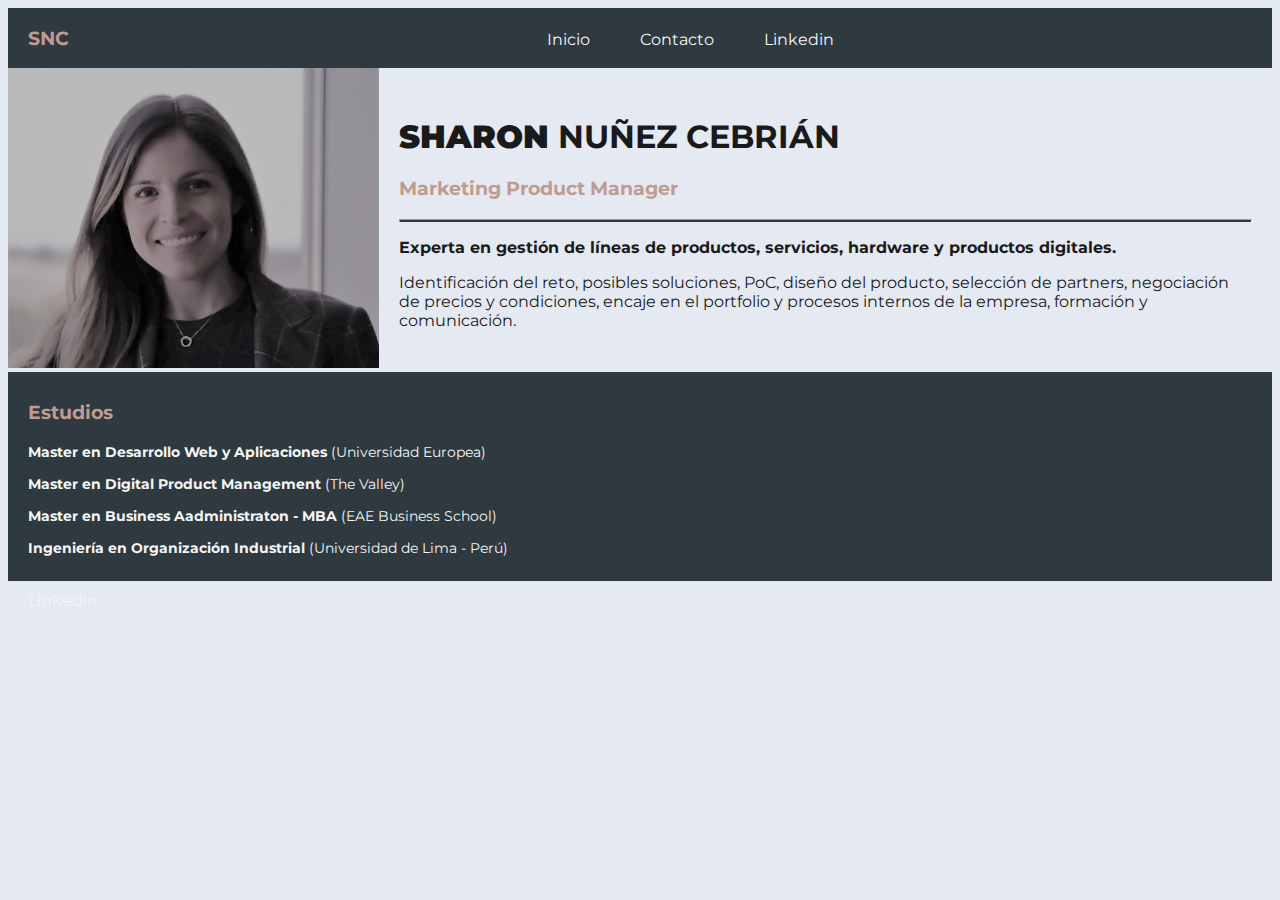
==== index.html @ 84c5c7a8 "mas bonito" ====
<!DOCTYPE html>
<html lang="es">
  <head>
    <meta charset="utf-8" />
    <link rel="icon" type="image/x-icon" href="foto sharon 2.jpg" />
    <title>Sharon Nuñez</title>
    <link rel="stylesheet" href="styles.css">
  </head>
  
  <body>
    <header>
      <h3>SNC</h3> 
      <nav>
        <ul>
          <li> <a href="#top"> Inicio </a> </li>
          <li> <a href="form/form contacto.html" target="_blank"> Contacto </a> </li>
          <li><a href="https://es.linkedin.com/in/sharonnunezcebrian" target="_blank"> Linkedin </a> </li>
        </ul>
      </nav>
      <br/>
    </header>

    <main>
      <div class="container">

        <div class="presen">
          <img src="./foto sharon bn.jpg" alt="Sharon" height="300" />
        </div>

        <div class="presen">
          <h1 class="nombre"><b>SHARON</b> NUÑEZ CEBRIÁN</h1>
          <h3>Marketing Product Manager</h3>
          <hr size="1" />
            <p>
            <b>Experta en gestión de líneas de productos, servicios, hardware y
              productos digitales.</b>
            </p>
            <p>
            Identificación del reto, posibles soluciones, PoC, diseño del
            producto, selección de partners, negociación de precios y
            condiciones, encaje en el portfolio y procesos internos de la
            empresa, formación y comunicación.
            </p>
        </div>

      </div>

      <div class="estudios">
          <h3>Estudios</h3>
          <p class="fechas">
            <b>Master en Desarrollo Web y Aplicaciones </b> (Universidad
            Europea)
          </p>
          <p class="fechas">
            <b>Master en Digital Product Management</b> (The Valley)
          </p>
          <p class="fechas">
            <b>Master en Business Aadministraton - MBA </b> (EAE Business
            School)
          </p>
          <p class="fechas">
            <b>Ingeniería en Organización Industrial</b> (Universidad de Lima -
            Perú)
          </p>
      </div>
  </main>

  <footer>
    <a href="https://es.linkedin.com/in/sharonnunezcebrian" target="_blank"> Linkedin </a> 
  </footer>
  </body>
</html>
---- styles.css ----
@import url('https://fonts.googleapis.com/css2?family=Montserrat:wght@300&display=swap');

body{
  background-color: #e4e9f2; 
  color: #1a1a1a; 
  font-family: 'Montserrat', sans-serif;
}

p {
    font-size: 16px;
  }
  .fechas {
    font-size: 14px;
  }

ul{
  display: flex;
  flex-direction: row;
  Justify-content: space-between;
  gap: 50px;
  list-style: none;
}

li:hover{
font-weight: bold;
}

header{
  display: flex;
  flex-direction: row;
  Justify-content: space-between;
  align-items: baseline;
  align-content: center;
  background-color:#2e3940;
  padding-left: 20px;
  color:whitesmoke;
  height:fit-content;
}

h3{
  color:#bf9c8f;
}

a{
color:whitesmoke;
text-decoration:none;
}

.container{
  display:flex;
  flex-direction:row;
  gap: 0px;
  Justify-content: space-between;
  align-items: center;
  align-content: space-between;
  
}

.presen{
  margin-right: 20px;
}

hr{
height:2px;
background-color: #2E3940;
}

.estudios{
  background-color:#2E3940;
  padding: 10px 20px;
}

.fechas{
  color:whitesmoke 
}

footer{
  padding: 10px 20px;
}
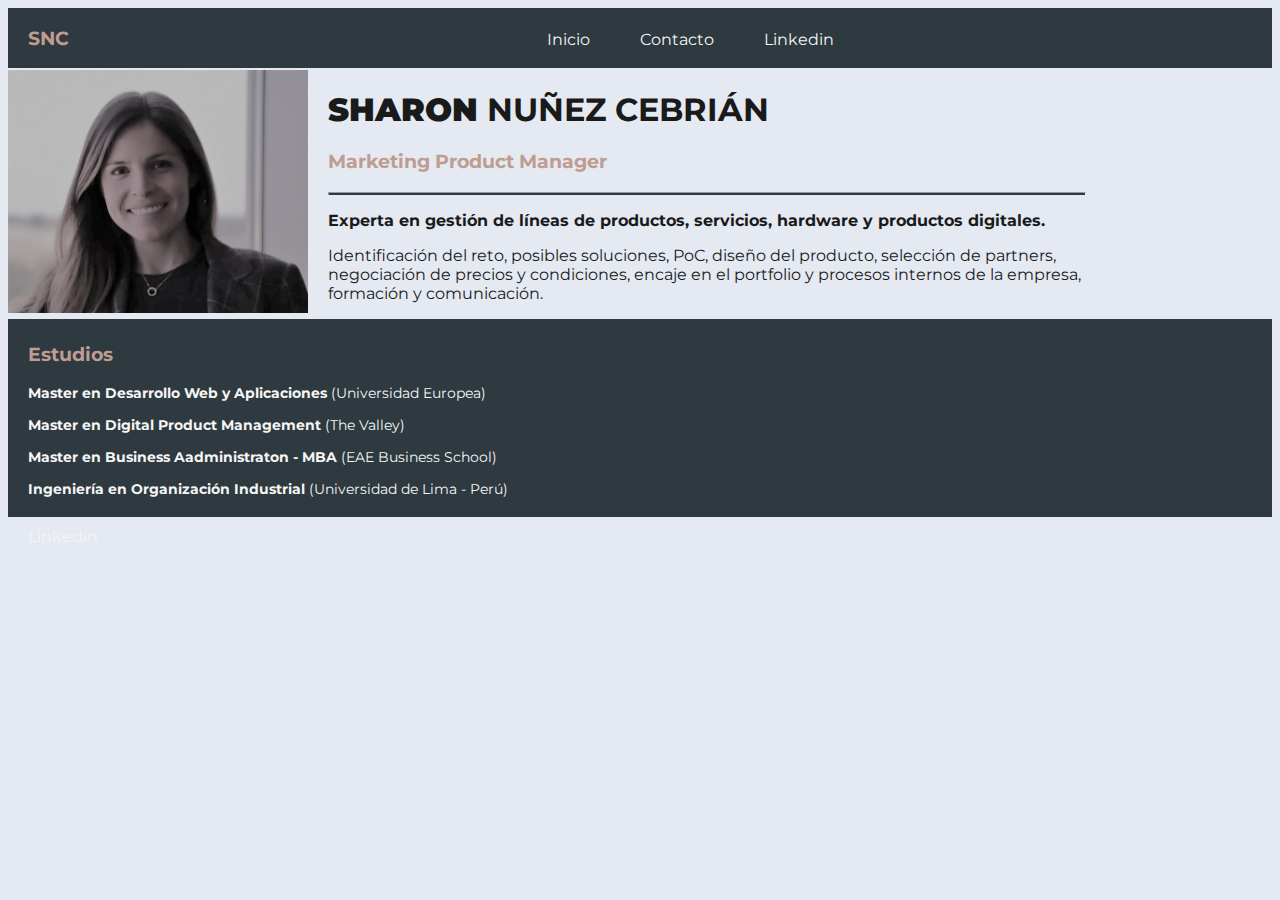
==== commit 7f34ebf0: "saving" ====
--- a/index.html
+++ b/index.html
@@ -23,11 +23,11 @@
     <main>
       <div class="container">
 
-        <div class="presen">
-          <img src="./foto sharon bn.jpg" alt="Sharon" height="300" />
+        <div class="foto">
+          <img src="./foto sharon bn.jpg" alt="Sharon" width="300"/>
         </div>
 
-        <div class="presen">
+        <span class="presen">
           <h1 class="nombre"><b>SHARON</b> NUÑEZ CEBRIÁN</h1>
           <h3>Marketing Product Manager</h3>
           <hr size="1" />
@@ -41,7 +41,7 @@
             condiciones, encaje en el portfolio y procesos internos de la
             empresa, formación y comunicación.
             </p>
-        </div>
+        </span>
 
       </div>
 
--- a/styles.css
+++ b/styles.css
@@ -26,7 +26,7 @@
 }
 
 header{
-  display: flex;
+    display: flex;
   flex-direction: row;
   Justify-content: space-between;
   align-items: baseline;
@@ -50,14 +50,15 @@
   display:flex;
   flex-direction:row;
   gap: 0px;
-  Justify-content: space-between;
+  Justify-content: flex-start;
   align-items: center;
-  align-content: space-between;
-  
+  align-content: stretch;
+  flex-wrap: wrap;
 }
 
 .presen{
-  margin-right: 20px;
+  margin-left: 20px;
+  width:60%;
 }
 
 hr{
@@ -67,7 +68,7 @@
 
 .estudios{
   background-color:#2E3940;
-  padding: 10px 20px;
+  padding: 5px 20px;
 }
 
 .fechas{
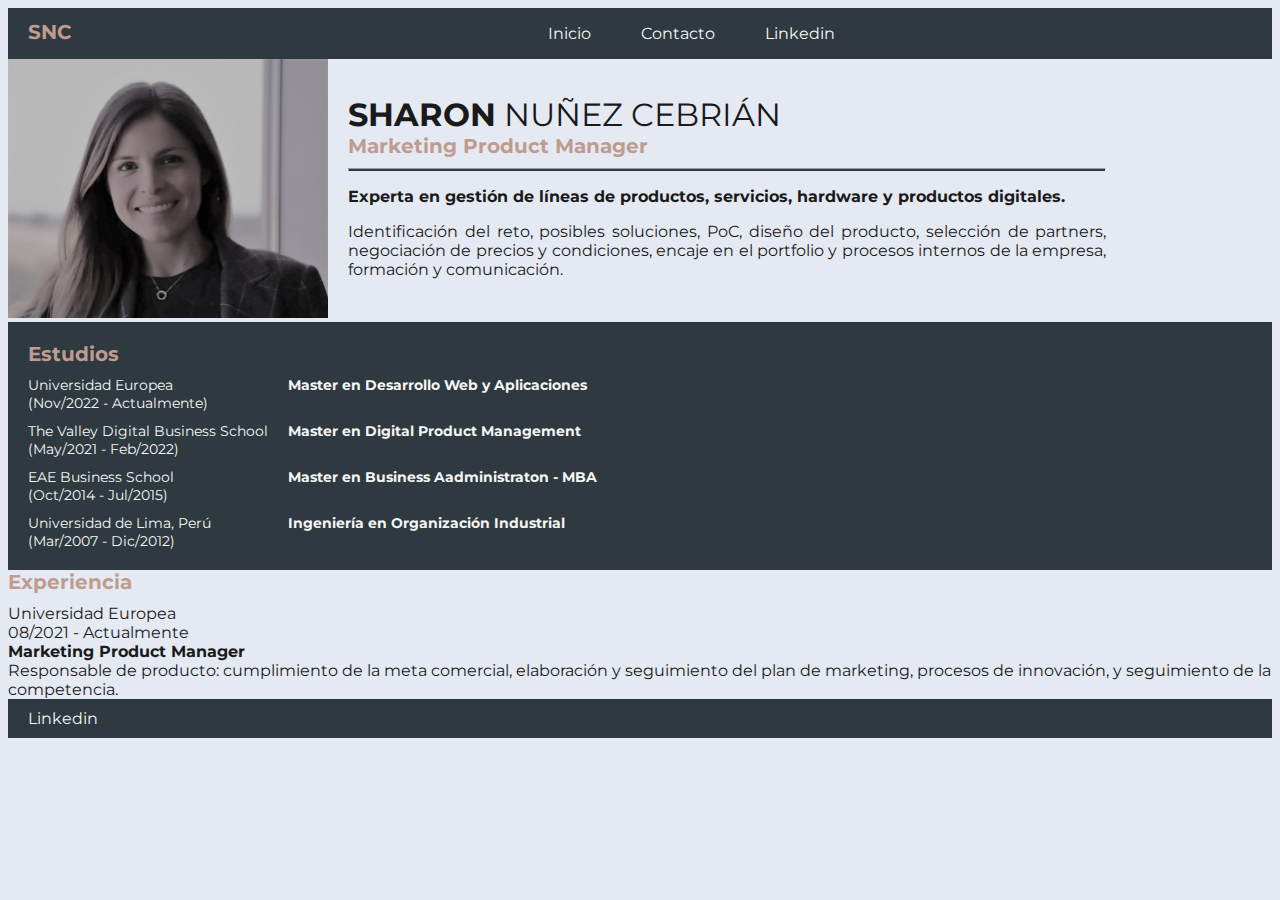
==== commit dafb639a: "mas" ====
--- a/index.html
+++ b/index.html
@@ -9,7 +9,7 @@
   
   <body>
     <header>
-      <h3>SNC</h3> 
+      <div class="subt">SNC</div> 
       <nav>
         <ul>
           <li> <a href="#top"> Inicio </a> </li>
@@ -24,12 +24,12 @@
       <div class="container">
 
         <div class="foto">
-          <img src="./foto sharon bn.jpg" alt="Sharon" width="300"/>
+          <img src="./foto sharon bn.jpg" alt="Sharon"/>
         </div>
 
         <span class="presen">
-          <h1 class="nombre"><b>SHARON</b> NUÑEZ CEBRIÁN</h1>
-          <h3>Marketing Product Manager</h3>
+          <div class="nombre"><b>SHARON</b> NUÑEZ CEBRIÁN</div>
+          <div class="subt">Marketing Product Manager</div>
           <hr size="1" />
             <p>
             <b>Experta en gestión de líneas de productos, servicios, hardware y
@@ -46,22 +46,52 @@
       </div>
 
       <div class="estudios">
-          <h3>Estudios</h3>
-          <p class="fechas">
-            <b>Master en Desarrollo Web y Aplicaciones </b> (Universidad
-            Europea)
-          </p>
-          <p class="fechas">
-            <b>Master en Digital Product Management</b> (The Valley)
-          </p>
-          <p class="fechas">
-            <b>Master en Business Aadministraton - MBA </b> (EAE Business
-            School)
-          </p>
-          <p class="fechas">
-            <b>Ingeniería en Organización Industrial</b> (Universidad de Lima -
-            Perú)
-          </p>
+        <div class="subt">Estudios</div>
+        <div class="container2">
+          <div class="fechas">
+            <div> Universidad Europea </div>
+            <div>(Nov/2022 - Actualmente)</div>
+          </div>
+          <div class="fechas">
+            <b>Master en Desarrollo Web y Aplicaciones </b>
+          </div>
+          <div class="fechas">
+            <div>The Valley Digital Business School</div> 
+            <div>(May/2021 - Feb/2022)</div>
+          </div>
+          <div class="fechas">
+            <b>Master en Digital Product Management</b>
+          </div>
+          <div class="fechas">
+            <div>EAE Business School</div>
+            <div>(Oct/2014 - Jul/2015)</div> 
+          </div>
+          <div class="fechas">
+            <b>Master en Business Aadministraton - MBA </b>
+          </div>
+          <div class="fechas">
+            <div>Universidad de Lima, Perú</div> 
+            <div>(Mar/2007 - Dic/2012)</div>
+          </div>
+          <div class="fechas">
+            <b>Ingeniería en Organización Industrial</b> 
+          </div>
+        </div>
+      </div>
+
+      <div class="experiencia">
+        <div class="subt">Experiencia</div>
+        <div class="container3">
+        <div class="ue">
+          <div class="puesto">Universidad Europea</div>
+          <div>08/2021 - Actualmente</div>
+          <div class="puesto">
+            <div><b> Marketing Product Manager</b></div>
+            <div>Responsable de producto: cumplimiento de la meta comercial, elaboración y seguimiento del 
+            plan de marketing, procesos de innovación, y seguimiento de la competencia.</div>
+          </div>
+          </div>
+        </div>
       </div>
   </main>
 
@@ -70,3 +100,5 @@
   </footer>
   </body>
 </html>
+
+
--- a/styles.css
+++ b/styles.css
@@ -26,7 +26,7 @@
 }
 
 header{
-    display: flex;
+  display: flex;
   flex-direction: row;
   Justify-content: space-between;
   align-items: baseline;
@@ -37,8 +37,21 @@
   height:fit-content;
 }
 
-h3{
+img{
+width:320px;
+object-fit:cover;
+}
+
+.nombre{
+  font-size:32px;
+  margin-top: 10px;
+}
+
+.subt{
   color:#bf9c8f;
+  font-weight: bold;
+  font-size: 20px;
+  margin-bottom: 10px;
 }
 
 a{
@@ -59,6 +72,7 @@
 .presen{
   margin-left: 20px;
   width:60%;
+  text-align: justify ;
 }
 
 hr{
@@ -68,7 +82,16 @@
 
 .estudios{
   background-color:#2E3940;
-  padding: 5px 20px;
+  padding: 20px 20px;
+}
+.container2{
+  display: grid;
+  grid-template-columns: 250px 600px;
+  grid-template-rows: 1fr 1fr 1fr 1fr;
+  grid-gap:10px;
+  align-content: start;
+  justify-items: start;
+  align-items:start;
 }
 
 .fechas{
@@ -77,4 +100,6 @@
 
 footer{
   padding: 10px 20px;
+  background-color:#2e3940;
+  padding-left: 20px;
 }
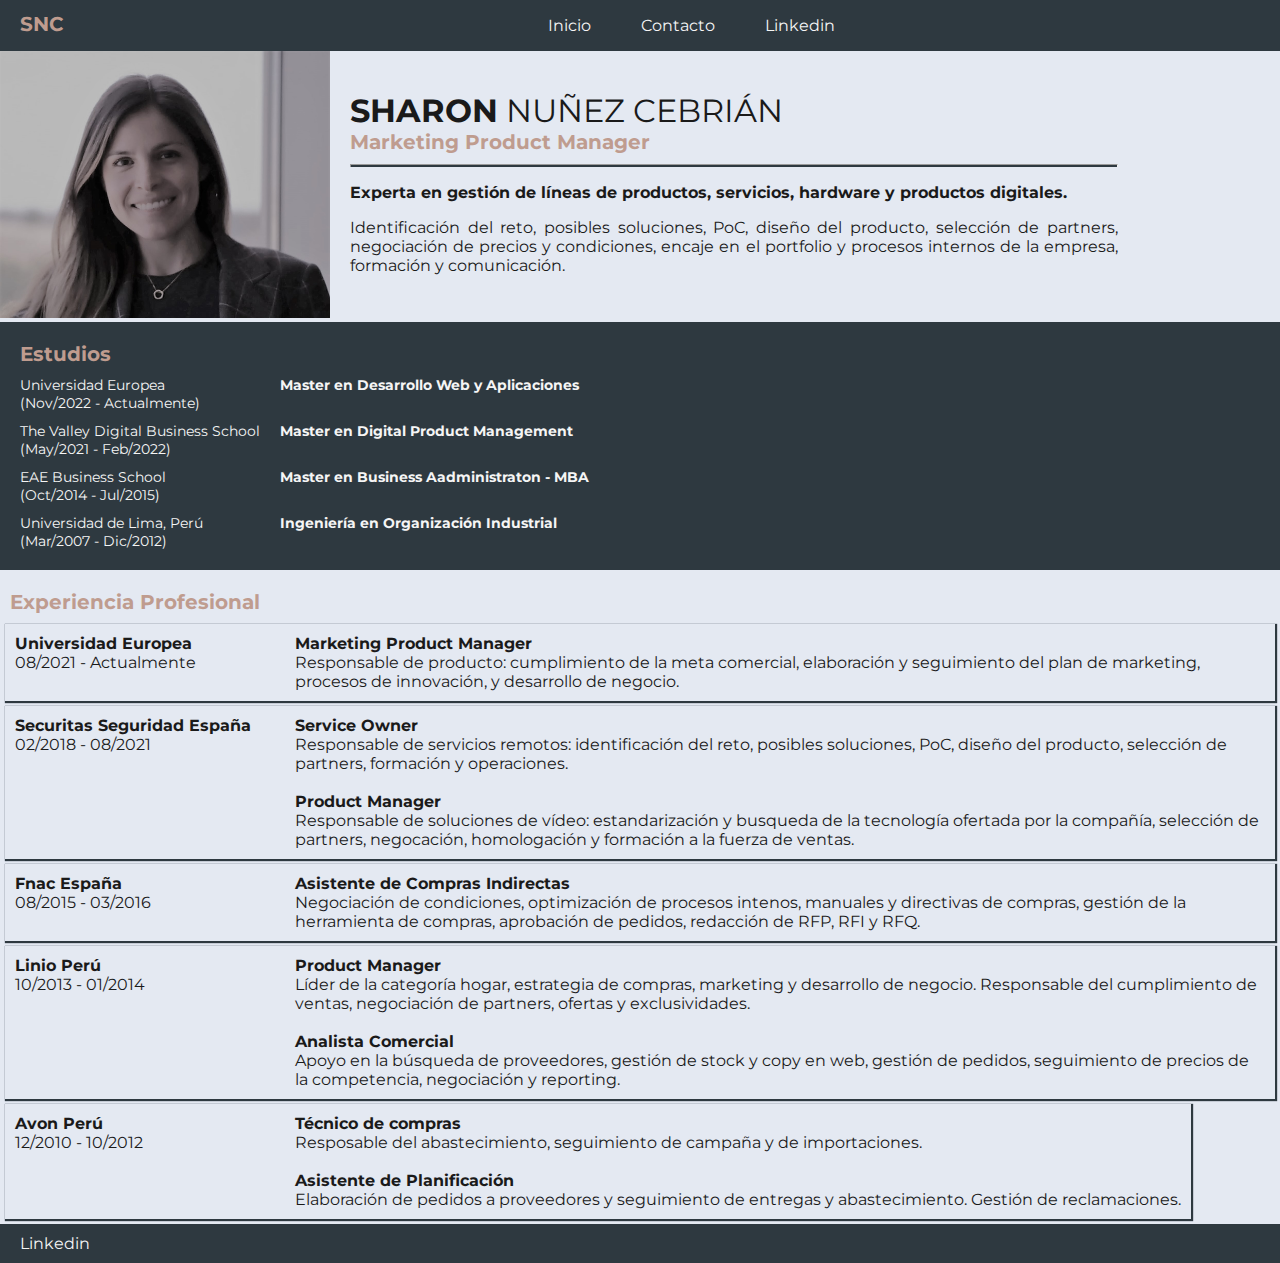
==== commit a28440fe: "mejor" ====
--- a/index.html
+++ b/index.html
@@ -80,15 +80,75 @@
       </div>
 
       <div class="experiencia">
-        <div class="subt">Experiencia</div>
+        <div class="exp">Experiencia Profesional</div>
         <div class="container3">
-        <div class="ue">
-          <div class="puesto">Universidad Europea</div>
-          <div>08/2021 - Actualmente</div>
-          <div class="puesto">
-            <div><b> Marketing Product Manager</b></div>
-            <div>Responsable de producto: cumplimiento de la meta comercial, elaboración y seguimiento del 
-            plan de marketing, procesos de innovación, y seguimiento de la competencia.</div>
+          <div class="ue">
+            <div style="min-width:280px"> 
+              <div><b>Universidad Europea</b></div>
+              <div>08/2021 - Actualmente</div>
+            </div>
+            <div>
+              <div><b> Marketing Product Manager</b></div>
+              <div>Responsable de producto: cumplimiento de la meta comercial, elaboración y seguimiento del 
+              plan de marketing, procesos de innovación, y desarrollo de negocio.</div>
+            </div>
+          </div>
+          <div class="ue">
+            <div style="min-width:280px"> 
+              <div><b>Securitas Seguridad España</b></div>
+              <div>02/2018 - 08/2021</div>
+            </div>
+            <div>
+                <div><b> Service Owner</b></div>
+                <div>Responsable de servicios remotos: identificación del reto, posibles soluciones, 
+                PoC, diseño del producto, selección de partners, formación y operaciones. </div>
+              </br>
+                <div><b> Product Manager</b></div>
+                <div> Responsable de soluciones de vídeo: estandarización y busqueda de la tecnología 
+                  ofertada por la compañía, selección de partners, negocación, homologación y formación
+                  a la fuerza de ventas. </div>
+            </div>
+          </div>
+          <div class="ue">
+            <div style="min-width:280px"> 
+              <div><b>Fnac España</b></div>
+              <div>08/2015 - 03/2016</div>
+            </div>
+            <div>
+              <div><b> Asistente de Compras Indirectas </b></div>
+              <div> Negociación de condiciones, optimización de procesos intenos, manuales y directivas de compras, 
+                gestión de la herramienta de compras, aprobación de pedidos,
+                redacción de RFP, RFI y RFQ.</div>
+            </div>
+          </div>
+          <div class="ue">
+            <div style="min-width:280px"> 
+              <div><b>Linio Perú</b></div>
+              <div>10/2013 - 01/2014</div>
+            </div>
+            <div>
+              <div><b> Product Manager </b></div>
+              <div> Líder de la categoría hogar, estrategia de compras, marketing y desarrollo de negocio.
+                Responsable del cumplimiento de ventas, negociación de partners, ofertas y exclusividades.</div>
+              </br>
+              <div><b>Analista Comercial</b> </div>
+              <div> Apoyo en la búsqueda de proveedores, gestión de stock y copy en web, gestión de pedidos, 
+                seguimiento de precios de la competencia, negociación y reporting.</div>
+            </div>
+          </div>
+          <div class="ue">
+            <div style="min-width:280px"> 
+              <div><b>Avon Perú</b></div>
+              <div>12/2010 - 10/2012</div>
+            </div>
+            <div>
+              <div><b> Técnico de compras </b></div>
+              <div> Resposable del abastecimiento, seguimiento de campaña y de importaciones. </div>
+              </br>
+              <div><b>Asistente de Planificación</b> </div>
+              <div> Elaboración de pedidos a proveedores y seguimiento de entregas y abastecimiento. 
+                Gestión de reclamaciones.</div>
+            </div>
           </div>
           </div>
         </div>
--- a/styles.css
+++ b/styles.css
@@ -4,6 +4,7 @@
   background-color: #e4e9f2; 
   color: #1a1a1a; 
   font-family: 'Montserrat', sans-serif;
+  margin:0px;
 }
 
 p {
@@ -38,8 +39,8 @@
 }
 
 img{
-width:320px;
-object-fit:cover;
+width:330px;
+object-fit:contain;
 }
 
 .nombre{
@@ -98,6 +99,31 @@
   color:whitesmoke 
 }
 
+.experiencia{
+
+}
+.exp{
+  color:#bf9c8f;
+  font-weight: bold;
+  font-size: 20px;
+  margin: 20px 20px 10px 10px;
+}
+.ue{
+  display:flex;
+  flex-direction: row;
+  Justify-content: start;
+  justify-items: start;
+  justify-self:start;
+  align-items: flex-start;
+  align-content: flex-start;
+  margin-bottom: 10px;
+  box-shadow: 1px 1px 1px 1px #2E3940;
+  padding: 10px 10px;
+  margin: 5px;
+}
+
+
+
 footer{
   padding: 10px 20px;
   background-color:#2e3940;
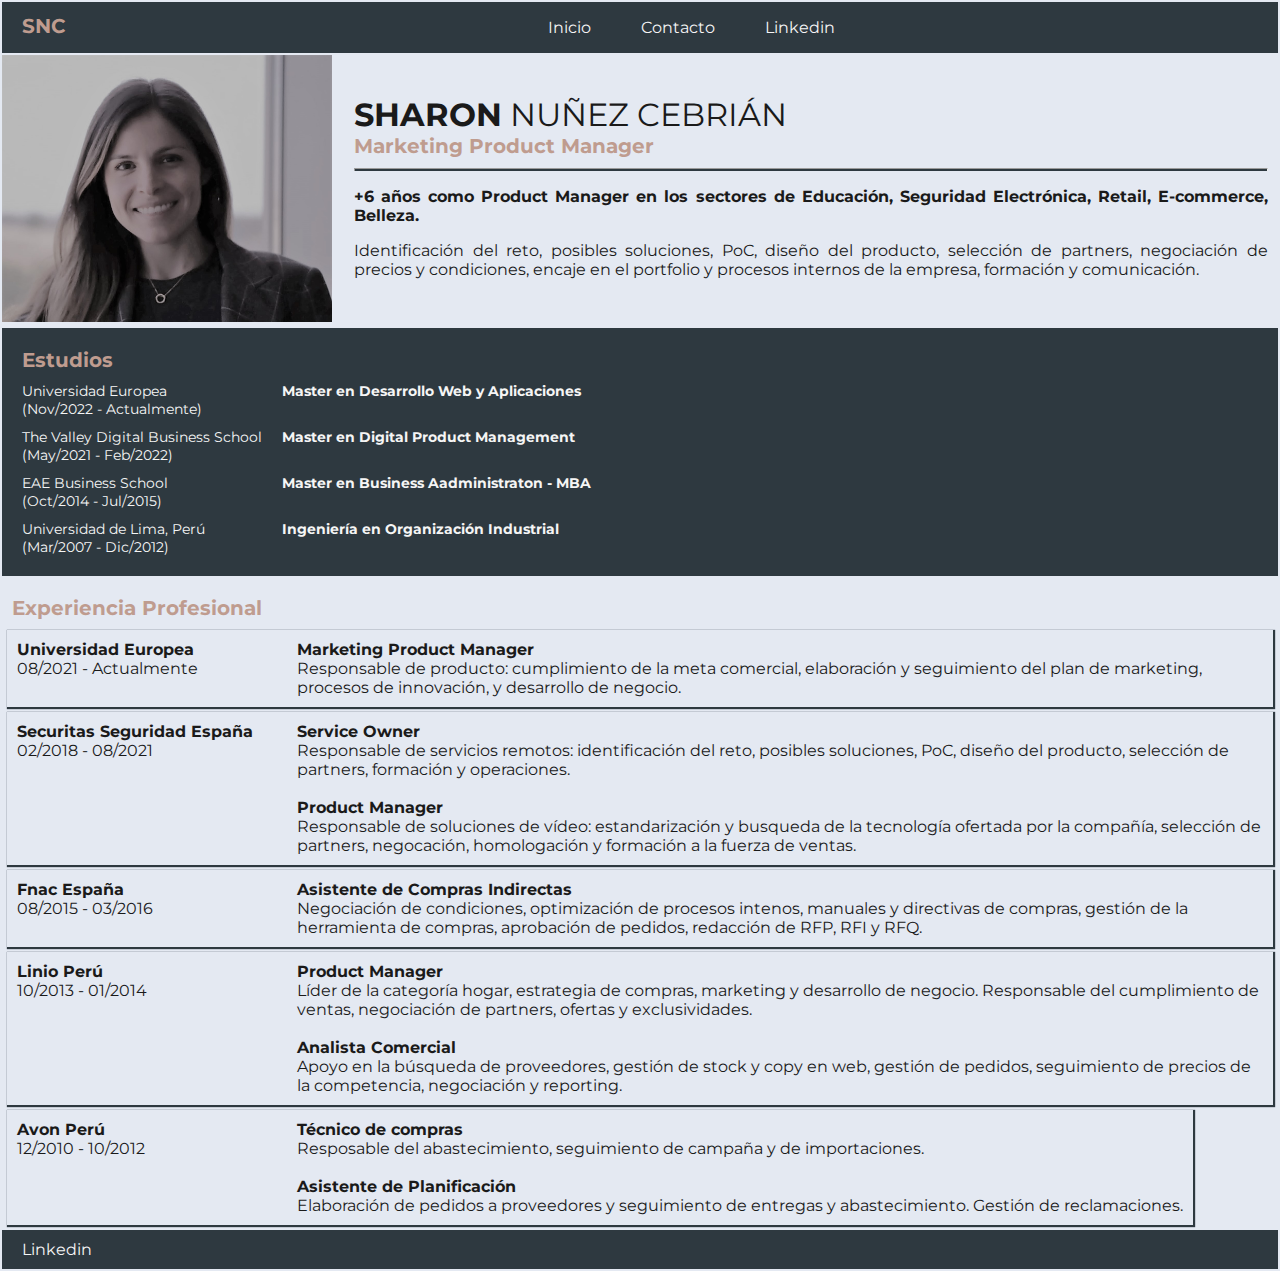
==== commit 077e6530: "++" ====
--- a/index.html
+++ b/index.html
@@ -22,18 +22,18 @@
 
     <main>
       <div class="container">
-
         <div class="foto">
           <img src="./foto sharon bn.jpg" alt="Sharon"/>
         </div>
 
-        <span class="presen">
+        <div class="presen">
           <div class="nombre"><b>SHARON</b> NUÑEZ CEBRIÁN</div>
           <div class="subt">Marketing Product Manager</div>
           <hr size="1" />
+          <div>
             <p>
-            <b>Experta en gestión de líneas de productos, servicios, hardware y
-              productos digitales.</b>
+            <b> +6 años como Product Manager en los sectores de Educación, Seguridad Electrónica, 
+              Retail, E-commerce, Belleza.</b>
             </p>
             <p>
             Identificación del reto, posibles soluciones, PoC, diseño del
@@ -41,8 +41,8 @@
             condiciones, encaje en el portfolio y procesos internos de la
             empresa, formación y comunicación.
             </p>
-        </span>
-
+          </div>
+        </div>
       </div>
 
       <div class="estudios">
--- a/styles.css
+++ b/styles.css
@@ -4,7 +4,7 @@
   background-color: #e4e9f2; 
   color: #1a1a1a; 
   font-family: 'Montserrat', sans-serif;
-  margin:0px;
+  margin:2px 2px 2px 2px;
 }
 
 p {
@@ -41,6 +41,7 @@
 img{
 width:330px;
 object-fit:contain;
+margin: 2px 2px 2px 0px;
 }
 
 .nombre{
@@ -63,17 +64,16 @@
 .container{
   display:flex;
   flex-direction:row;
-  gap: 0px;
+  gap: 20px;
   Justify-content: flex-start;
   align-items: center;
   align-content: stretch;
-  flex-wrap: wrap;
 }
 
 .presen{
-  margin-left: 20px;
-  width:60%;
   text-align: justify ;
+  border: 2px #2E3940;
+  margin-right: 10px;
 }
 
 hr{
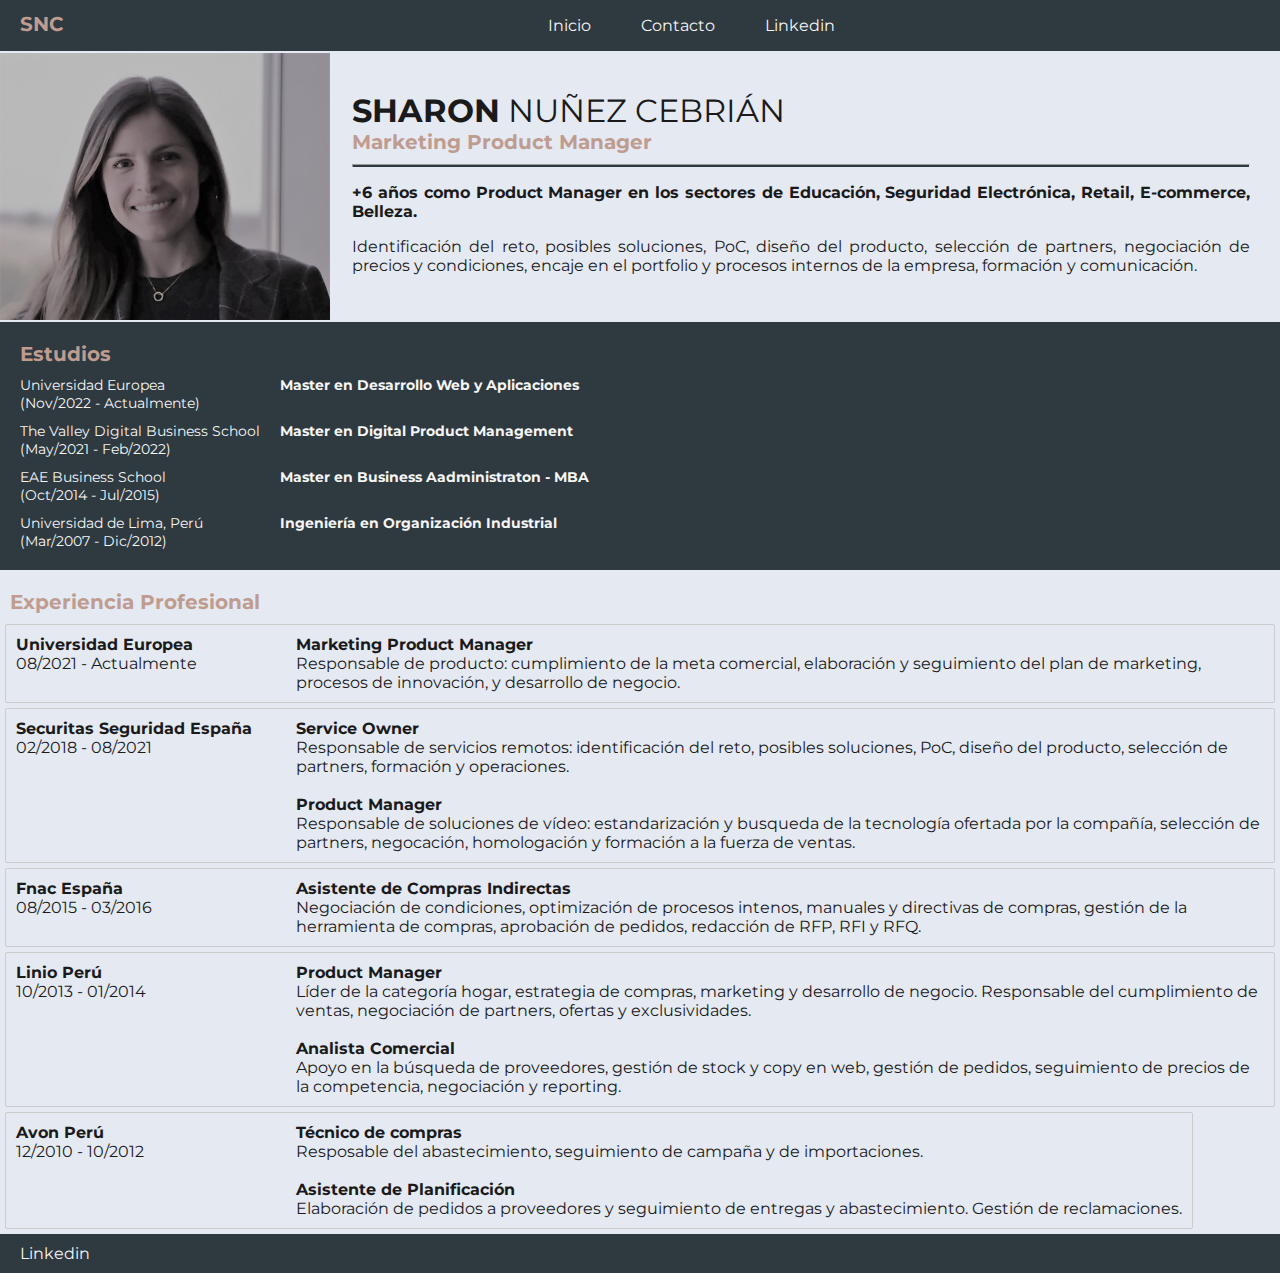
==== commit c36e0d7a: "foto arreglada" ====
--- a/index.html
+++ b/index.html
@@ -22,9 +22,7 @@
 
     <main>
       <div class="container">
-        <div class="foto">
           <img src="./foto sharon bn.jpg" alt="Sharon"/>
-        </div>
 
         <div class="presen">
           <div class="nombre"><b>SHARON</b> NUÑEZ CEBRIÁN</div>
--- a/styles.css
+++ b/styles.css
@@ -4,7 +4,7 @@
   background-color: #e4e9f2; 
   color: #1a1a1a; 
   font-family: 'Montserrat', sans-serif;
-  margin:2px 2px 2px 2px;
+  margin: 0px 0px 0px 0px;
 }
 
 p {
@@ -68,6 +68,7 @@
   Justify-content: flex-start;
   align-items: center;
   align-content: stretch;
+  margin-right:20px;
 }
 
 .presen{
@@ -117,15 +118,61 @@
   align-items: flex-start;
   align-content: flex-start;
   margin-bottom: 10px;
-  box-shadow: 1px 1px 1px 1px #2E3940;
+  border: 1px solid #ccc;
+  border-radius: 2px;
+  box-sizing: border-box;
   padding: 10px 10px;
   margin: 5px;
 }
-
-
 
 footer{
   padding: 10px 20px;
   background-color:#2e3940;
   padding-left: 20px;
 }
+
+.form{
+  padding: 2px 2px 2px 2px;
+  margin: 2px 2px;
+}
+
+.volver{
+  background-color:#2E3940;
+  padding: 15px;
+}
+.pregun{
+  margin: 10px 10px 10px 10px;
+}
+input[type=text], select {
+  width: 100%;
+  padding: 12px 20px;
+  margin: 8px 0;
+  display: inline-block;
+  border: 1px solid #ccc;
+  border-radius: 2px;
+  box-sizing: border-box;
+}
+
+textarea {
+  width: 100%;
+  height: 150px;
+  padding: 12px 20px;
+  margin: 8px 0;
+  box-sizing: border-box;
+  border: 1px solid #ccc;
+  border-radius: 4px;
+  resize: none;    
+  }
+
+input[type=submit] {
+    width: 100%;
+    background-color:#2E3940;
+    color:whitesmoke;
+    padding: 14px 20px;
+    margin: 8px 0;
+    border: none;
+    border-radius: 4px;
+    cursor: pointer;
+    font-family: 'Montserrat', sans-serif;
+    font-size: 14px;
+  }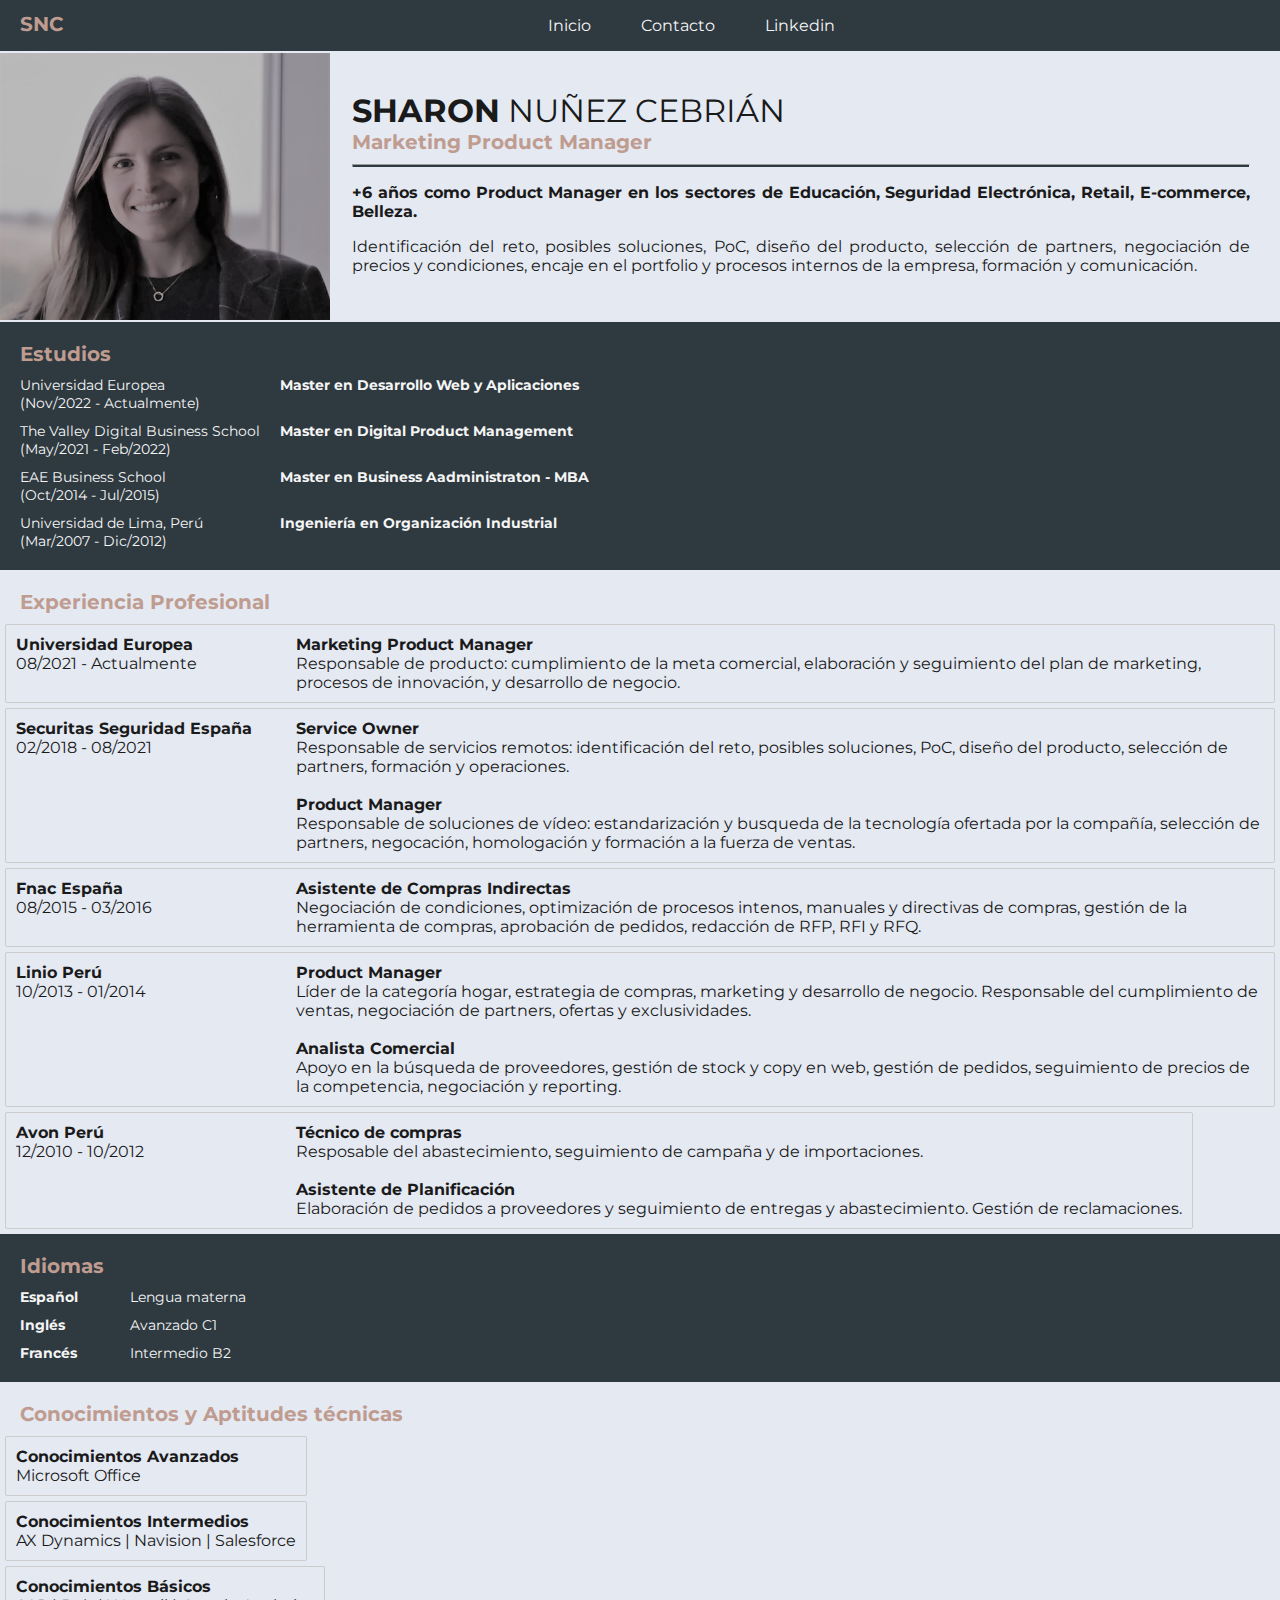
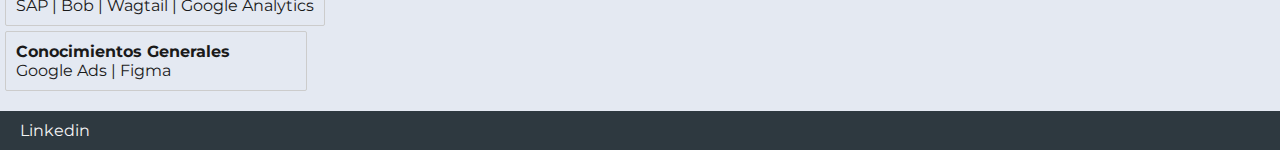
==== commit b58032f8: "idiomas y aptitudes" ====
--- a/index.html
+++ b/index.html
@@ -151,6 +151,49 @@
           </div>
         </div>
       </div>
+
+    <div class="idiomas">
+      <div class="subt">Idiomas</div>
+        <div class="container4">
+          <div class="fechas"> <b>Español </b></div>
+          <div class="fechas">Lengua materna</div>
+          <div class="fechas"> <b>Inglés</b>  </div>
+          <div class="fechas"> Avanzado C1 </div>
+          <div class="fechas"> <b>Francés</b> </div>
+          <div class="fechas"> Intermedio B2 </div>
+        </div>
+      </div>
+    </div>
+
+    <div class="aptitudes">
+        <div class="exp">Conocimientos y Aptitudes técnicas</div>
+        <div class="container3">
+          <div class="ue">
+            <div style="min-width:280px"> 
+              <div> <b>Conocimientos Avanzados</b> </div>
+              <div> Microsoft Office </div>
+            </div>
+          </div>
+          <div class="ue">
+            <div style="min-width:280px"> 
+              <div> <b>Conocimientos Intermedios</b> </div>
+              <div> AX Dynamics | Navision | Salesforce </div>
+            </div>
+          </div>
+          <div class="ue">
+            <div style="min-width:280px"> 
+              <div> <b>Conocimientos Básicos</b> </div>
+              <div> SAP | Bob |  Wagtail | Google Analytics </div>
+            </div>
+          </div>
+          <div class="ue">
+            <div style="min-width:280px"> 
+              <div> <b>Conocimientos Generales</b> </div>
+              <div> Google Ads | Figma </div>
+            </div>
+          </div>
+        </div>
+    </div>
   </main>
 
   <footer>
--- a/styles.css
+++ b/styles.css
@@ -86,6 +86,7 @@
   background-color:#2E3940;
   padding: 20px 20px;
 }
+
 .container2{
   display: grid;
   grid-template-columns: 250px 600px;
@@ -100,15 +101,13 @@
   color:whitesmoke 
 }
 
-.experiencia{
-
-}
 .exp{
   color:#bf9c8f;
   font-weight: bold;
   font-size: 20px;
-  margin: 20px 20px 10px 10px;
+  margin: 20px 20px 10px 20px;
 }
+
 .ue{
   display:flex;
   flex-direction: row;
@@ -125,12 +124,29 @@
   margin: 5px;
 }
 
+.idiomas{
+  background-color:#2E3940;
+  padding: 20px 20px 20px 20px;
+}
+
+.container4{
+  display: grid;
+  grid-template-columns: 100px 800px;
+  grid-template-rows: 1fr 1fr 1fr;
+  grid-gap:10px;
+  align-content: start;
+  justify-items: start;
+  align-items:start;
+}
+
 footer{
   padding: 10px 20px;
   background-color:#2e3940;
   padding-left: 20px;
+  margin-top:20px;
 }
 
+<!-- formato del formulario -->
 .form{
   padding: 2px 2px 2px 2px;
   margin: 2px 2px;
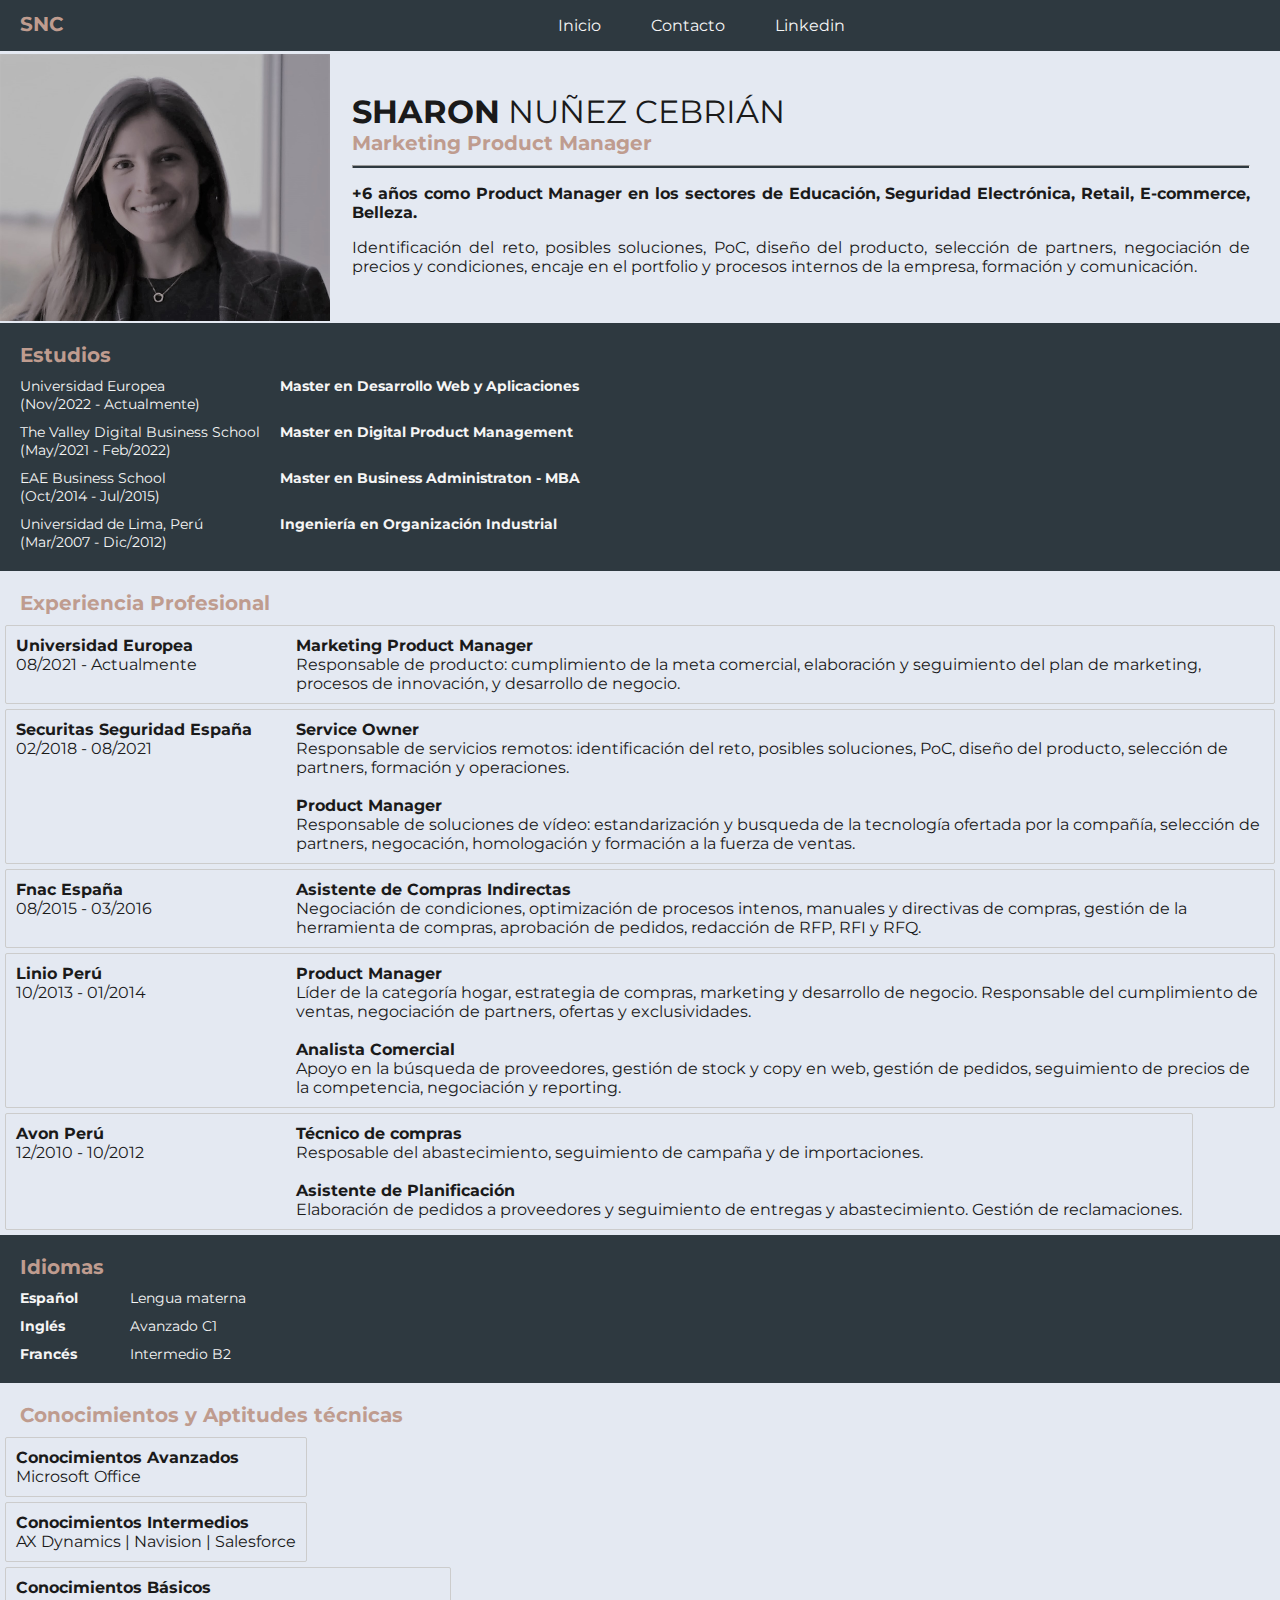
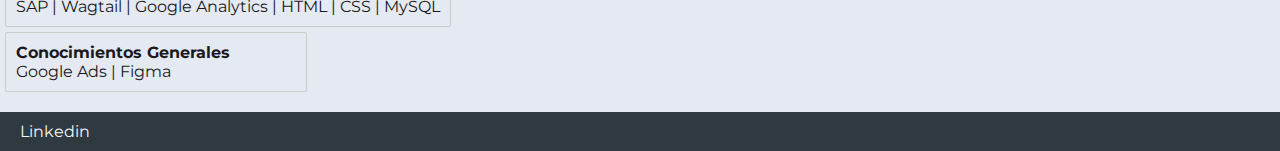
==== commit 55e8126b: "listo" ====
--- a/index.html
+++ b/index.html
@@ -65,7 +65,7 @@
             <div>(Oct/2014 - Jul/2015)</div> 
           </div>
           <div class="fechas">
-            <b>Master en Business Aadministraton - MBA </b>
+            <b>Master en Business Administraton - MBA </b>
           </div>
           <div class="fechas">
             <div>Universidad de Lima, Perú</div> 
@@ -183,7 +183,7 @@
           <div class="ue">
             <div style="min-width:280px"> 
               <div> <b>Conocimientos Básicos</b> </div>
-              <div> SAP | Bob |  Wagtail | Google Analytics </div>
+              <div> SAP | Wagtail | Google Analytics | HTML | CSS | MySQL </div>
             </div>
           </div>
           <div class="ue">
--- a/styles.css
+++ b/styles.css
@@ -1,4 +1,21 @@
 @import url('https://fonts.googleapis.com/css2?family=Montserrat:wght@300&display=swap');
+
+::-webkit-scrollbar {
+  width: 5px;
+  background: #e4e9f2;
+}
+
+::-webkit-scrollbar-track {
+  background: #e4e9f2; 
+}
+
+::-webkit-scrollbar-thumb {
+  background: #2e3940; 
+}
+
+::-webkit-scrollbar-thumb:hover {
+  background: #bf9c8f; 
+}
 
 body{
   background-color: #e4e9f2; 
@@ -36,6 +53,13 @@
   padding-left: 20px;
   color:whitesmoke;
   height:fit-content;
+  position:fixed;
+  top:0;
+  width:100%;
+}
+
+main{
+  margin-top: 52px;
 }
 
 img{
